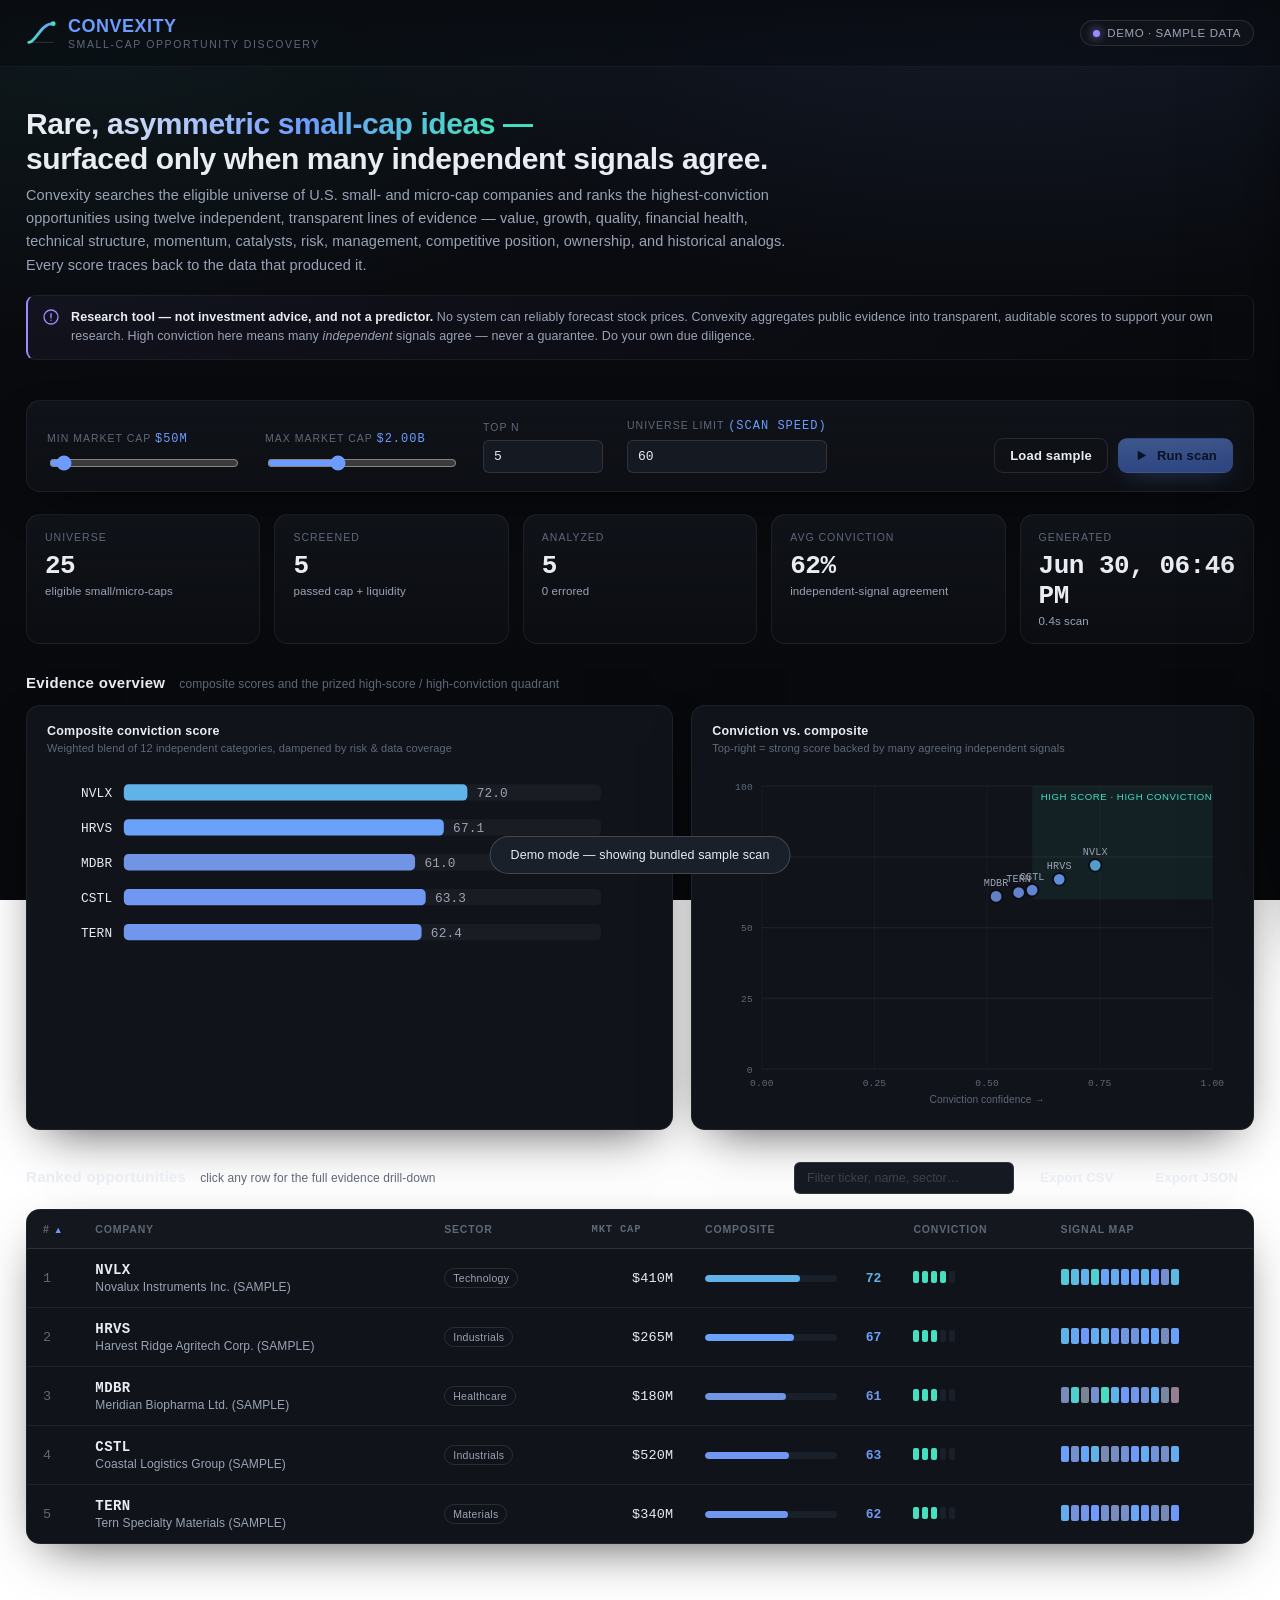
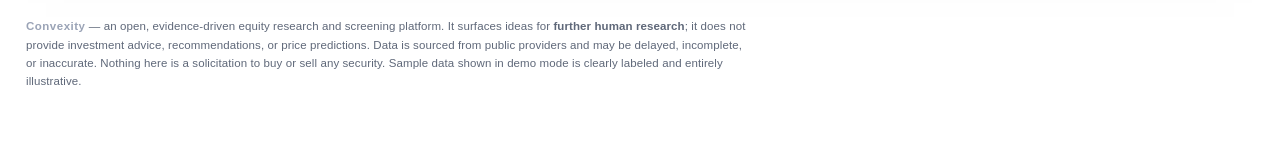
==== frontend/index.html @ 49a3543a "feat: zero-build analyst dashboard (dark, responsive, evidence drill-down) A self-contained static d" ====
<!DOCTYPE html>
<html lang="en">
<head>
  <meta charset="utf-8" />
  <meta name="viewport" content="width=device-width, initial-scale=1" />
  <title>Convexity — Small-Cap Opportunity Discovery</title>
  <meta name="description" content="Convexity — an evidence-driven research and screening platform for U.S. small- and micro-cap equities. A transparent research tool, not investment advice." />
  <link rel="stylesheet" href="styles.css" />
  <link rel="icon" href="data:image/svg+xml,%3Csvg xmlns='http://www.w3.org/2000/svg' viewBox='0 0 32 32'%3E%3Cpath d='M3 25 C10 25 14 7 29 7' stroke='%236e9bff' stroke-width='3' fill='none' stroke-linecap='round'/%3E%3C/svg%3E" />
</head>
<body>
  <header class="topbar">
    <div class="wrap">
      <div class="brand">
        <svg class="mark" viewBox="0 0 32 32" fill="none" aria-hidden="true">
          <defs><linearGradient id="mg" x1="0" y1="1" x2="1" y2="0">
            <stop offset="0" stop-color="#46e0c0"/><stop offset="1" stop-color="#6e9bff"/></linearGradient></defs>
          <path d="M3 26 C11 26 15 6 29 6" stroke="url(#mg)" stroke-width="3" stroke-linecap="round"/>
          <circle cx="29" cy="6" r="2.6" fill="#46e0c0"/>
          <path d="M3 26 L29 26" stroke="rgba(255,255,255,0.12)" stroke-width="1.4" stroke-linecap="round"/>
        </svg>
        <div>
          <div class="name"><b>CONVEXITY</b></div>
          <div class="tag">Small-Cap Opportunity Discovery</div>
        </div>
      </div>
      <div class="spacer"></div>
      <div class="mode-pill demo" id="modePill"><span class="dot"></span> Demo · sample data</div>
    </div>
  </header>

  <main class="wrap">
    <section class="hero">
      <h1><span class="grad">Rare, asymmetric small-cap ideas —</span><br/>surfaced only when many independent signals agree.</h1>
      <p>Convexity searches the eligible universe of U.S. small- and micro-cap companies and ranks the highest-conviction opportunities using twelve independent, transparent lines of evidence — value, growth, quality, financial health, technical structure, momentum, catalysts, risk, management, competitive position, ownership, and historical analogs. Every score traces back to the data that produced it.</p>

      <div class="disclaimer">
        <svg class="ico" width="16" height="16" viewBox="0 0 16 16" fill="none"><circle cx="8" cy="8" r="7" stroke="currentColor" stroke-width="1.3"/><path d="M8 4.6v4.2M8 11.2h.01" stroke="currentColor" stroke-width="1.4" stroke-linecap="round"/></svg>
        <div><b>Research tool — not investment advice, and not a predictor.</b> No system can reliably forecast stock prices. Convexity aggregates public evidence into transparent, auditable scores to support your own research. High conviction here means many <em>independent</em> signals agree — never a guarantee. Do your own due diligence.</div>
      </div>
    </section>

    <section class="controls">
      <div class="row">
        <div class="field">
          <label>Min market cap <span class="val" id="minCapVal"></span></label>
          <input type="range" id="minCap" min="10000000" max="1000000000" step="10000000" value="50000000" data-out="minCapVal" data-fmt="cap" />
        </div>
        <div class="field">
          <label>Max market cap <span class="val" id="maxCapVal"></span></label>
          <input type="range" id="maxCap" min="300000000" max="5000000000" step="50000000" value="2000000000" data-out="maxCapVal" data-fmt="cap" />
        </div>
        <div class="field">
          <label>Top N</label>
          <input type="number" id="topN" min="3" max="25" value="5" />
        </div>
        <div class="field">
          <label>Universe limit <span class="val">(scan speed)</span></label>
          <input type="number" id="uniLimit" min="10" max="2000" value="60" />
        </div>
        <div class="actions">
          <button class="btn ghost" id="loadSampleBtn">Load sample</button>
          <button class="btn primary" id="runBtn">
            <svg class="ico" viewBox="0 0 16 16" fill="none"><path d="M4 3l9 5-9 5V3z" fill="currentColor"/></svg>
            Run scan
          </button>
        </div>
      </div>
      <div class="progress-wrap" id="progressWrap">
        <div class="progress-head"><span class="stage" id="progressStage">preparing…</span><span id="progressPct">0%</span></div>
        <div class="progress-track"><div class="progress-bar" id="progressBar"></div></div>
      </div>
    </section>

    <section class="kpis" id="kpis"></section>

    <section class="section">
      <div class="section-head"><h2>Evidence overview</h2><span class="sub">composite scores and the prized high-score / high-conviction quadrant</span></div>
      <div class="chart-grid">
        <div class="chart-card">
          <h3>Composite conviction score</h3>
          <div class="csub">Weighted blend of 12 independent categories, dampened by risk &amp; data coverage</div>
          <div id="barChart"></div>
        </div>
        <div class="chart-card">
          <h3>Conviction vs. composite</h3>
          <div class="csub">Top-right = strong score backed by many agreeing independent signals</div>
          <div id="scatterChart"></div>
        </div>
      </div>
    </section>

    <section class="section">
      <div class="section-head">
        <h2>Ranked opportunities</h2><span class="sub">click any row for the full evidence drill-down</span>
        <div class="tools">
          <input class="filter-input" id="filterInput" placeholder="Filter ticker, name, sector…" />
          <button class="btn ghost" id="exportCsv">Export CSV</button>
          <button class="btn ghost" id="exportJson">Export JSON</button>
        </div>
      </div>
      <div class="table-card" id="tableCard">
        <div class="empty"><div class="spinner"></div><div class="big">Loading scan…</div></div>
      </div>
    </section>
  </main>

  <div class="overlay" id="overlay"></div>
  <aside class="drawer" id="drawer" aria-label="Company detail"></aside>

  <footer class="site">
    <div class="wrap">
      <div class="fnote">
        <span class="fbrand">Convexity</span> — an open, evidence-driven equity research and screening platform.
        It surfaces ideas for <b>further human research</b>; it does not provide investment advice, recommendations, or price predictions.
        Data is sourced from public providers and may be delayed, incomplete, or inaccurate. Nothing here is a solicitation to buy or sell any security.
        Sample data shown in demo mode is clearly labeled and entirely illustrative.
      </div>
    </div>
  </footer>

  <script type="module" src="app.js"></script>
</body>
</html>
---- frontend/styles.css ----
/* ============================================================================
   Convexity — dashboard design system
   Cool-luxury monochrome. Near-black surfaces, hairline borders, a single
   restrained cool-blue accent, teal for bullish evidence, cool red for bearish.
   Zero external assets: system fonts only, all charts hand-built in SVG.
   ========================================================================== */

:root {
  /* Surfaces (cool near-black, layered) */
  --bg:          #08090c;
  --bg-grad-1:   #0b0e14;
  --bg-grad-2:   #090a0e;
  --panel:       #101319;
  --panel-2:     #151a22;
  --panel-3:     #1a2029;
  --hairline:    rgba(255,255,255,0.06);
  --hairline-2:  rgba(255,255,255,0.11);
  --hairline-3:  rgba(255,255,255,0.18);

  /* Text */
  --text:        #e9ecf3;
  --text-dim:    #9aa3b6;
  --text-faint:  #5f6879;
  --text-ghost:  #3b414d;

  /* Accents — cool only, no gold/warm */
  --accent:      #6e9bff;   /* primary cool blue */
  --accent-soft: rgba(110,155,255,0.14);
  --accent-line: rgba(110,155,255,0.40);
  --teal:        #46e0c0;   /* bullish */
  --teal-soft:   rgba(70,224,192,0.13);
  --pos:         #3ed9a4;
  --neg:         #ff6b7a;   /* bearish (cool-leaning red) */
  --neg-soft:    rgba(255,107,122,0.13);
  --violet:      #9a8cff;   /* neutral / watch */

  /* Score ramp (cool: red -> slate -> blue -> teal) */
  --score-0:  #ff6b7a;
  --score-35: #c07686;
  --score-50: #7b8497;
  --score-65: #6e9bff;
  --score-85: #46e0c0;

  --radius:   14px;
  --radius-s: 9px;
  --radius-xs: 6px;
  --shadow:   0 18px 50px -20px rgba(0,0,0,0.75);
  --shadow-lg: 0 40px 90px -30px rgba(0,0,0,0.85);

  --font: -apple-system, BlinkMacSystemFont, "SF Pro Text", "Segoe UI", Roboto,
          Helvetica, Arial, sans-serif;
  --mono: ui-monospace, "SF Mono", "JetBrains Mono", "Menlo", "Consolas", monospace;

  --maxw: 1360px;
}

* { box-sizing: border-box; }
html, body { margin: 0; padding: 0; }

body {
  font-family: var(--font);
  color: var(--text);
  background:
    radial-gradient(1200px 620px at 78% -8%, rgba(110,155,255,0.10), transparent 60%),
    radial-gradient(1000px 560px at 8% 4%, rgba(70,224,192,0.055), transparent 55%),
    linear-gradient(180deg, var(--bg-grad-1), var(--bg-grad-2) 40%, var(--bg));
  background-attachment: fixed;
  min-height: 100vh;
  -webkit-font-smoothing: antialiased;
  text-rendering: optimizeLegibility;
  letter-spacing: 0.1px;
}

::selection { background: var(--accent-soft); }

/* Scrollbars */
::-webkit-scrollbar { width: 11px; height: 11px; }
::-webkit-scrollbar-track { background: transparent; }
::-webkit-scrollbar-thumb {
  background: #232a35; border-radius: 20px; border: 3px solid transparent;
  background-clip: content-box;
}
::-webkit-scrollbar-thumb:hover { background: #313a48; background-clip: content-box; }

.wrap { max-width: var(--maxw); margin: 0 auto; padding: 0 26px; }

/* ------------------------------------------------------------------ header */
header.topbar {
  position: sticky; top: 0; z-index: 40;
  backdrop-filter: blur(18px) saturate(140%);
  -webkit-backdrop-filter: blur(18px) saturate(140%);
  background: linear-gradient(180deg, rgba(9,11,15,0.86), rgba(9,11,15,0.55));
  border-bottom: 1px solid var(--hairline);
}
.topbar .wrap {
  display: flex; align-items: center; gap: 20px;
  height: 66px;
}
.brand { display: flex; align-items: center; gap: 12px; cursor: default; }
.brand .mark { width: 30px; height: 30px; flex: none; }
.brand .name {
  font-weight: 680; font-size: 18px; letter-spacing: 0.5px;
}
.brand .name b { color: var(--accent); font-weight: 680; }
.brand .tag {
  font-size: 10.5px; color: var(--text-faint); letter-spacing: 1.6px;
  text-transform: uppercase; margin-top: 1px;
}
.topbar .spacer { flex: 1; }
.mode-pill {
  display: inline-flex; align-items: center; gap: 7px;
  font-size: 11.5px; letter-spacing: 0.6px; color: var(--text-dim);
  padding: 6px 12px; border: 1px solid var(--hairline-2);
  border-radius: 100px; background: var(--panel);
  text-transform: uppercase;
}
.mode-pill .dot { width: 7px; height: 7px; border-radius: 50%; background: var(--text-faint); }
.mode-pill.live .dot { background: var(--pos); box-shadow: 0 0 10px var(--pos); }
.mode-pill.demo .dot { background: var(--violet); box-shadow: 0 0 10px var(--violet); }

/* ------------------------------------------------------------------ buttons */
.btn {
  font-family: var(--font); font-size: 13px; font-weight: 560;
  color: var(--text); background: var(--panel-2);
  border: 1px solid var(--hairline-2); border-radius: var(--radius-s);
  padding: 9px 15px; cursor: pointer; letter-spacing: 0.2px;
  transition: border-color .16s, background .16s, transform .06s;
  display: inline-flex; align-items: center; gap: 8px; white-space: nowrap;
}
.btn:hover { border-color: var(--hairline-3); background: var(--panel-3); }
.btn:active { transform: translateY(1px); }
.btn.primary {
  background: linear-gradient(180deg, #6e9bff, #4f7ef0);
  border-color: transparent; color: #06122e; font-weight: 660;
  box-shadow: 0 8px 24px -10px rgba(110,155,255,0.7);
}
.btn.primary:hover { filter: brightness(1.06); background: linear-gradient(180deg, #7ea6ff, #5a86f2); }
.btn.ghost { background: transparent; }
.btn:disabled { opacity: 0.5; cursor: not-allowed; }
.btn .ico { width: 15px; height: 15px; }

/* ------------------------------------------------------------------ hero/intro */
.hero { padding: 40px 0 12px; }
.hero h1 {
  font-size: 30px; font-weight: 700; margin: 0 0 8px; letter-spacing: -0.4px;
  line-height: 1.15;
}
.hero h1 .grad {
  background: linear-gradient(92deg, #e9ecf3 10%, #6e9bff 55%, #46e0c0 92%);
  -webkit-background-clip: text; background-clip: text; -webkit-text-fill-color: transparent;
}
.hero p { color: var(--text-dim); font-size: 14.5px; max-width: 780px; line-height: 1.6; margin: 0; }

/* disclaimer banner */
.disclaimer {
  margin: 18px 0 6px; display: flex; gap: 12px; align-items: flex-start;
  padding: 12px 15px; border: 1px solid var(--hairline);
  border-left: 2px solid var(--violet);
  background: linear-gradient(90deg, rgba(154,140,255,0.06), transparent);
  border-radius: var(--radius-s); font-size: 12.5px; color: var(--text-dim); line-height: 1.55;
}
.disclaimer b { color: var(--text); font-weight: 600; }
.disclaimer .ico { color: var(--violet); flex: none; margin-top: 1px; }

/* ------------------------------------------------------------------ controls */
.controls {
  margin: 22px 0; padding: 18px 20px; border: 1px solid var(--hairline);
  border-radius: var(--radius); background: linear-gradient(180deg, var(--panel), rgba(16,19,25,0.6));
  box-shadow: var(--shadow);
}
.controls .row { display: flex; flex-wrap: wrap; gap: 18px 24px; align-items: flex-end; }
.field { display: flex; flex-direction: column; gap: 7px; }
.field label {
  font-size: 10.5px; letter-spacing: 1px; text-transform: uppercase; color: var(--text-faint);
}
.field .val { font-family: var(--mono); font-size: 12px; color: var(--accent); }
.field input[type="range"] { width: 190px; accent-color: var(--accent); }
.field input[type="number"], .field select {
  font-family: var(--mono); font-size: 13px; color: var(--text);
  background: var(--panel-2); border: 1px solid var(--hairline-2);
  border-radius: var(--radius-xs); padding: 8px 10px; min-width: 120px;
}
.field select { font-family: var(--font); }
.controls .actions { display: flex; gap: 10px; margin-left: auto; }

/* progress */
.progress-wrap { margin-top: 16px; display: none; }
.progress-wrap.active { display: block; }
.progress-head { display: flex; justify-content: space-between; font-size: 12px; color: var(--text-dim); margin-bottom: 8px; }
.progress-head .stage { color: var(--text); font-weight: 560; }
.progress-track { height: 6px; background: var(--panel-3); border-radius: 100px; overflow: hidden; }
.progress-bar {
  height: 100%; width: 0%; border-radius: 100px;
  background: linear-gradient(90deg, var(--accent), var(--teal));
  transition: width .4s ease; box-shadow: 0 0 14px rgba(110,155,255,0.5);
}

/* ------------------------------------------------------------------ KPI strip */
.kpis { display: grid; grid-template-columns: repeat(5, 1fr); gap: 14px; margin: 22px 0; }
.kpi {
  padding: 16px 18px; border: 1px solid var(--hairline); border-radius: var(--radius);
  background: linear-gradient(180deg, var(--panel), rgba(16,19,25,0.4));
}
.kpi .k-label { font-size: 10.5px; letter-spacing: 1px; text-transform: uppercase; color: var(--text-faint); }
.kpi .k-val { font-family: var(--mono); font-size: 26px; font-weight: 600; margin-top: 8px; letter-spacing: -0.5px; }
.kpi .k-sub { font-size: 11.5px; color: var(--text-dim); margin-top: 4px; }

/* ------------------------------------------------------------------ section */
.section { margin: 30px 0; }
.section-head { display: flex; align-items: baseline; gap: 14px; margin-bottom: 14px; }
.section-head h2 { font-size: 15px; font-weight: 620; letter-spacing: 0.3px; margin: 0; }
.section-head .sub { font-size: 12px; color: var(--text-faint); }
.section-head .tools { margin-left: auto; display: flex; gap: 10px; align-items: center; }
.filter-input {
  font-family: var(--font); font-size: 12.5px; color: var(--text);
  background: var(--panel-2); border: 1px solid var(--hairline-2);
  border-radius: var(--radius-xs); padding: 8px 12px; width: 220px;
}
.filter-input::placeholder { color: var(--text-ghost); }

/* ------------------------------------------------------------------ table */
.table-card { border: 1px solid var(--hairline); border-radius: var(--radius); overflow: hidden; background: var(--panel); box-shadow: var(--shadow); }
table.rank { width: 100%; border-collapse: collapse; }
table.rank thead th {
  text-align: left; font-size: 10.5px; letter-spacing: 0.8px; text-transform: uppercase;
  color: var(--text-faint); font-weight: 600; padding: 13px 16px;
  border-bottom: 1px solid var(--hairline-2); cursor: pointer; user-select: none; white-space: nowrap;
  background: rgba(255,255,255,0.015);
}
table.rank thead th.sortable:hover { color: var(--text-dim); }
table.rank thead th .arrow { color: var(--accent); margin-left: 4px; font-size: 9px; }
table.rank tbody td { padding: 13px 16px; border-bottom: 1px solid var(--hairline); font-size: 13.5px; vertical-align: middle; }
table.rank tbody tr { cursor: pointer; transition: background .12s; }
table.rank tbody tr:hover { background: rgba(110,155,255,0.045); }
table.rank tbody tr:last-child td { border-bottom: none; }
.rank-num { font-family: var(--mono); font-size: 13px; color: var(--text-faint); width: 34px; }
.tkr { font-family: var(--mono); font-weight: 640; font-size: 14px; letter-spacing: 0.4px; }
.co-name { color: var(--text-dim); font-size: 12px; margin-top: 2px; max-width: 260px; overflow: hidden; text-overflow: ellipsis; white-space: nowrap; }
.chip {
  display: inline-block; font-size: 10.5px; padding: 3px 8px; border-radius: 100px;
  border: 1px solid var(--hairline-2); color: var(--text-dim); letter-spacing: 0.3px; white-space: nowrap;
}
.mono { font-family: var(--mono); }
.num { font-family: var(--mono); text-align: right; }

/* composite score bar in table */
.score-cell { min-width: 150px; }
.score-bar-row { display: flex; align-items: center; gap: 10px; }
.score-bar { flex: 1; height: 7px; background: var(--panel-3); border-radius: 100px; overflow: hidden; min-width: 70px; }
.score-bar > span { display: block; height: 100%; border-radius: 100px; }
.score-val { font-family: var(--mono); font-size: 13px; font-weight: 600; width: 34px; text-align: right; }

/* conviction dots */
.conv { display: inline-flex; gap: 3px; align-items: center; }
.conv i { width: 6px; height: 12px; border-radius: 2px; background: var(--panel-3); display: inline-block; }
.conv i.on { background: var(--teal); }

/* subscore heat strip */
.heatstrip { display: inline-flex; gap: 2px; }
.heatstrip i { width: 8px; height: 16px; border-radius: 2px; display: inline-block; }

/* ------------------------------------------------------------------ slide-over detail */
.overlay {
  position: fixed; inset: 0; z-index: 60; background: rgba(4,5,7,0.62);
  backdrop-filter: blur(3px); opacity: 0; pointer-events: none; transition: opacity .22s;
}
.overlay.open { opacity: 1; pointer-events: auto; }
.drawer {
  position: fixed; top: 0; right: 0; height: 100%; width: min(760px, 96vw); z-index: 61;
  background: linear-gradient(180deg, #0d1017, #0a0c11);
  border-left: 1px solid var(--hairline-2); box-shadow: var(--shadow-lg);
  transform: translateX(100%); transition: transform .3s cubic-bezier(.4,.0,.1,1);
  overflow-y: auto;
}
.drawer.open { transform: translateX(0); }
.drawer .d-head {
  position: sticky; top: 0; z-index: 2; padding: 20px 26px 16px;
  background: linear-gradient(180deg, rgba(13,16,23,0.96), rgba(13,16,23,0.75));
  backdrop-filter: blur(10px); border-bottom: 1px solid var(--hairline);
}
.d-head .top { display: flex; align-items: flex-start; gap: 14px; }
.d-head .rankbadge {
  font-family: var(--mono); font-size: 12px; color: var(--accent);
  border: 1px solid var(--accent-line); border-radius: 8px; padding: 4px 9px; background: var(--accent-soft);
}
.d-head h3 { margin: 0; font-size: 21px; font-weight: 680; letter-spacing: 0.3px; }
.d-head .sub { color: var(--text-dim); font-size: 12.5px; margin-top: 3px; }
.d-head .close { margin-left: auto; }
.d-head .metrics { display: flex; gap: 22px; margin-top: 16px; flex-wrap: wrap; }
.d-metric .m-label { font-size: 10px; letter-spacing: 1px; text-transform: uppercase; color: var(--text-faint); }
.d-metric .m-val { font-family: var(--mono); font-size: 19px; font-weight: 600; margin-top: 4px; }

.drawer .d-body { padding: 22px 26px 60px; }
.d-block { margin-bottom: 26px; }
.d-block > h4 {
  font-size: 11px; letter-spacing: 1.2px; text-transform: uppercase; color: var(--text-faint);
  margin: 0 0 12px; display: flex; align-items: center; gap: 8px;
}
.d-block > h4::before { content: ""; width: 3px; height: 12px; border-radius: 2px; background: var(--accent); display: inline-block; }
.thesis { font-size: 14.5px; line-height: 1.65; color: var(--text); }

.two-col { display: grid; grid-template-columns: 1fr 1fr; gap: 18px; }
.case-list { list-style: none; margin: 0; padding: 0; }
.case-list li { position: relative; padding: 7px 0 7px 20px; font-size: 13px; line-height: 1.5; color: var(--text-dim); border-bottom: 1px solid var(--hairline); }
.case-list li:last-child { border-bottom: none; }
.case-list.bull li::before { content: "▲"; position: absolute; left: 0; color: var(--pos); font-size: 8px; top: 11px; }
.case-list.bear li::before { content: "▼"; position: absolute; left: 0; color: var(--neg); font-size: 8px; top: 11px; }
.case-list.cat  li::before { content: "◆"; position: absolute; left: 0; color: var(--accent); font-size: 8px; top: 11px; }
.case-list.risk li::before { content: "!"; position: absolute; left: 2px; color: var(--violet); font-weight: 700; top: 7px; }

.summ-grid { display: grid; gap: 12px; }
.summ { padding: 13px 15px; border: 1px solid var(--hairline); border-radius: var(--radius-s); background: var(--panel); }
.summ .s-lab { font-size: 10px; letter-spacing: 1px; text-transform: uppercase; color: var(--text-faint); margin-bottom: 6px; }
.summ .s-txt { font-size: 13px; line-height: 1.55; color: var(--text-dim); }

.confidence-box {
  padding: 15px 17px; border: 1px solid var(--accent-line); border-radius: var(--radius-s);
  background: var(--accent-soft); font-size: 13px; line-height: 1.6; color: var(--text);
}

/* subscore accordion */
.subscore { border: 1px solid var(--hairline); border-radius: var(--radius-s); margin-bottom: 8px; overflow: hidden; background: var(--panel); }
.subscore .ss-head { display: flex; align-items: center; gap: 12px; padding: 11px 14px; cursor: pointer; }
.subscore .ss-head:hover { background: rgba(255,255,255,0.02); }
.ss-cat { font-size: 12px; font-weight: 560; width: 130px; letter-spacing: 0.3px; }
.ss-bar { flex: 1; height: 6px; background: var(--panel-3); border-radius: 100px; overflow: hidden; min-width: 60px; }
.ss-bar > span { display: block; height: 100%; border-radius: 100px; }
.ss-score { font-family: var(--mono); font-size: 13px; font-weight: 600; width: 30px; text-align: right; }
.ss-meta { font-family: var(--mono); font-size: 10.5px; color: var(--text-faint); width: 92px; text-align: right; }
.ss-caret { color: var(--text-faint); transition: transform .18s; width: 14px; }
.subscore.open .ss-caret { transform: rotate(90deg); }
.ss-body { display: none; padding: 0 14px 14px; }
.subscore.open .ss-body { display: block; }
.ss-rationale { font-size: 12.5px; line-height: 1.55; color: var(--text-dim); padding: 8px 0 12px; border-top: 1px solid var(--hairline); }
.ev-row { display: flex; align-items: center; gap: 10px; padding: 6px 0; font-size: 12px; border-top: 1px solid var(--hairline); }
.ev-dir { width: 6px; height: 6px; border-radius: 50%; flex: none; }
.ev-dir.bullish { background: var(--pos); } .ev-dir.bearish { background: var(--neg); } .ev-dir.neutral { background: var(--text-faint); }
.ev-label { color: var(--text-dim); flex: 1; }
.ev-val { font-family: var(--mono); color: var(--text); font-weight: 560; }
.ev-src { font-size: 10px; color: var(--text-ghost); }
.flag-tag { display: inline-block; font-family: var(--mono); font-size: 10px; padding: 2px 7px; border-radius: 5px; background: var(--panel-3); color: var(--text-dim); margin: 2px 4px 2px 0; }

/* monitoring checklist */
.checklist { list-style: none; margin: 0; padding: 0; }
.checklist li { display: flex; gap: 11px; align-items: flex-start; padding: 9px 0; font-size: 13px; color: var(--text-dim); line-height: 1.5; border-bottom: 1px solid var(--hairline); }
.checklist li:last-child { border-bottom: none; }
.checklist .box { width: 15px; height: 15px; border: 1.5px solid var(--hairline-3); border-radius: 4px; flex: none; margin-top: 1px; }

/* radar */
.radar-wrap { display: flex; justify-content: center; padding: 6px 0 4px; }

/* ------------------------------------------------------------------ charts row */
.chart-grid { display: grid; grid-template-columns: 1.15fr 1fr; gap: 18px; }
.chart-card { border: 1px solid var(--hairline); border-radius: var(--radius); background: var(--panel); padding: 18px 20px; box-shadow: var(--shadow); }
.chart-card h3 { font-size: 12.5px; font-weight: 600; margin: 0 0 4px; letter-spacing: 0.2px; }
.chart-card .csub { font-size: 11px; color: var(--text-faint); margin-bottom: 14px; }

/* legend */
.legend { display: flex; gap: 16px; flex-wrap: wrap; margin-top: 12px; font-size: 11px; color: var(--text-dim); }
.legend span { display: inline-flex; align-items: center; gap: 6px; }
.legend i { width: 9px; height: 9px; border-radius: 2px; }

/* empty / loading */
.empty { text-align: center; padding: 70px 20px; color: var(--text-faint); }
.empty .big { font-size: 15px; color: var(--text-dim); margin-bottom: 6px; }
.spinner { width: 34px; height: 34px; border: 3px solid var(--hairline-2); border-top-color: var(--accent); border-radius: 50%; animation: spin 0.8s linear infinite; margin: 0 auto 18px; }
@keyframes spin { to { transform: rotate(360deg); } }

/* footer */
footer.site { border-top: 1px solid var(--hairline); margin-top: 46px; padding: 26px 0 60px; }
footer.site .wrap { display: flex; gap: 20px; flex-wrap: wrap; align-items: center; }
footer.site .fnote { font-size: 11.5px; color: var(--text-faint); line-height: 1.6; max-width: 720px; }
footer.site .fbrand { font-weight: 640; letter-spacing: 0.5px; color: var(--text-dim); }
footer.site a { color: var(--accent); text-decoration: none; }

/* toast */
.toast {
  position: fixed; bottom: 26px; left: 50%; transform: translateX(-50%) translateY(20px);
  background: var(--panel-3); border: 1px solid var(--hairline-3); border-radius: 100px;
  padding: 11px 20px; font-size: 12.5px; color: var(--text); z-index: 80;
  opacity: 0; pointer-events: none; transition: opacity .2s, transform .2s; box-shadow: var(--shadow);
}
.toast.show { opacity: 1; transform: translateX(-50%) translateY(0); }

@media (max-width: 1080px) {
  .kpis { grid-template-columns: repeat(2, 1fr); }
  .chart-grid { grid-template-columns: 1fr; }
  .two-col { grid-template-columns: 1fr; }
}
@media (max-width: 720px) {
  .wrap { padding: 0 16px; }
  .hero h1 { font-size: 23px; }
  .kpis { grid-template-columns: 1fr 1fr; }
  .controls .actions { margin-left: 0; width: 100%; }
  table.rank .hide-sm { display: none; }
  .brand .tag { display: none; }
}
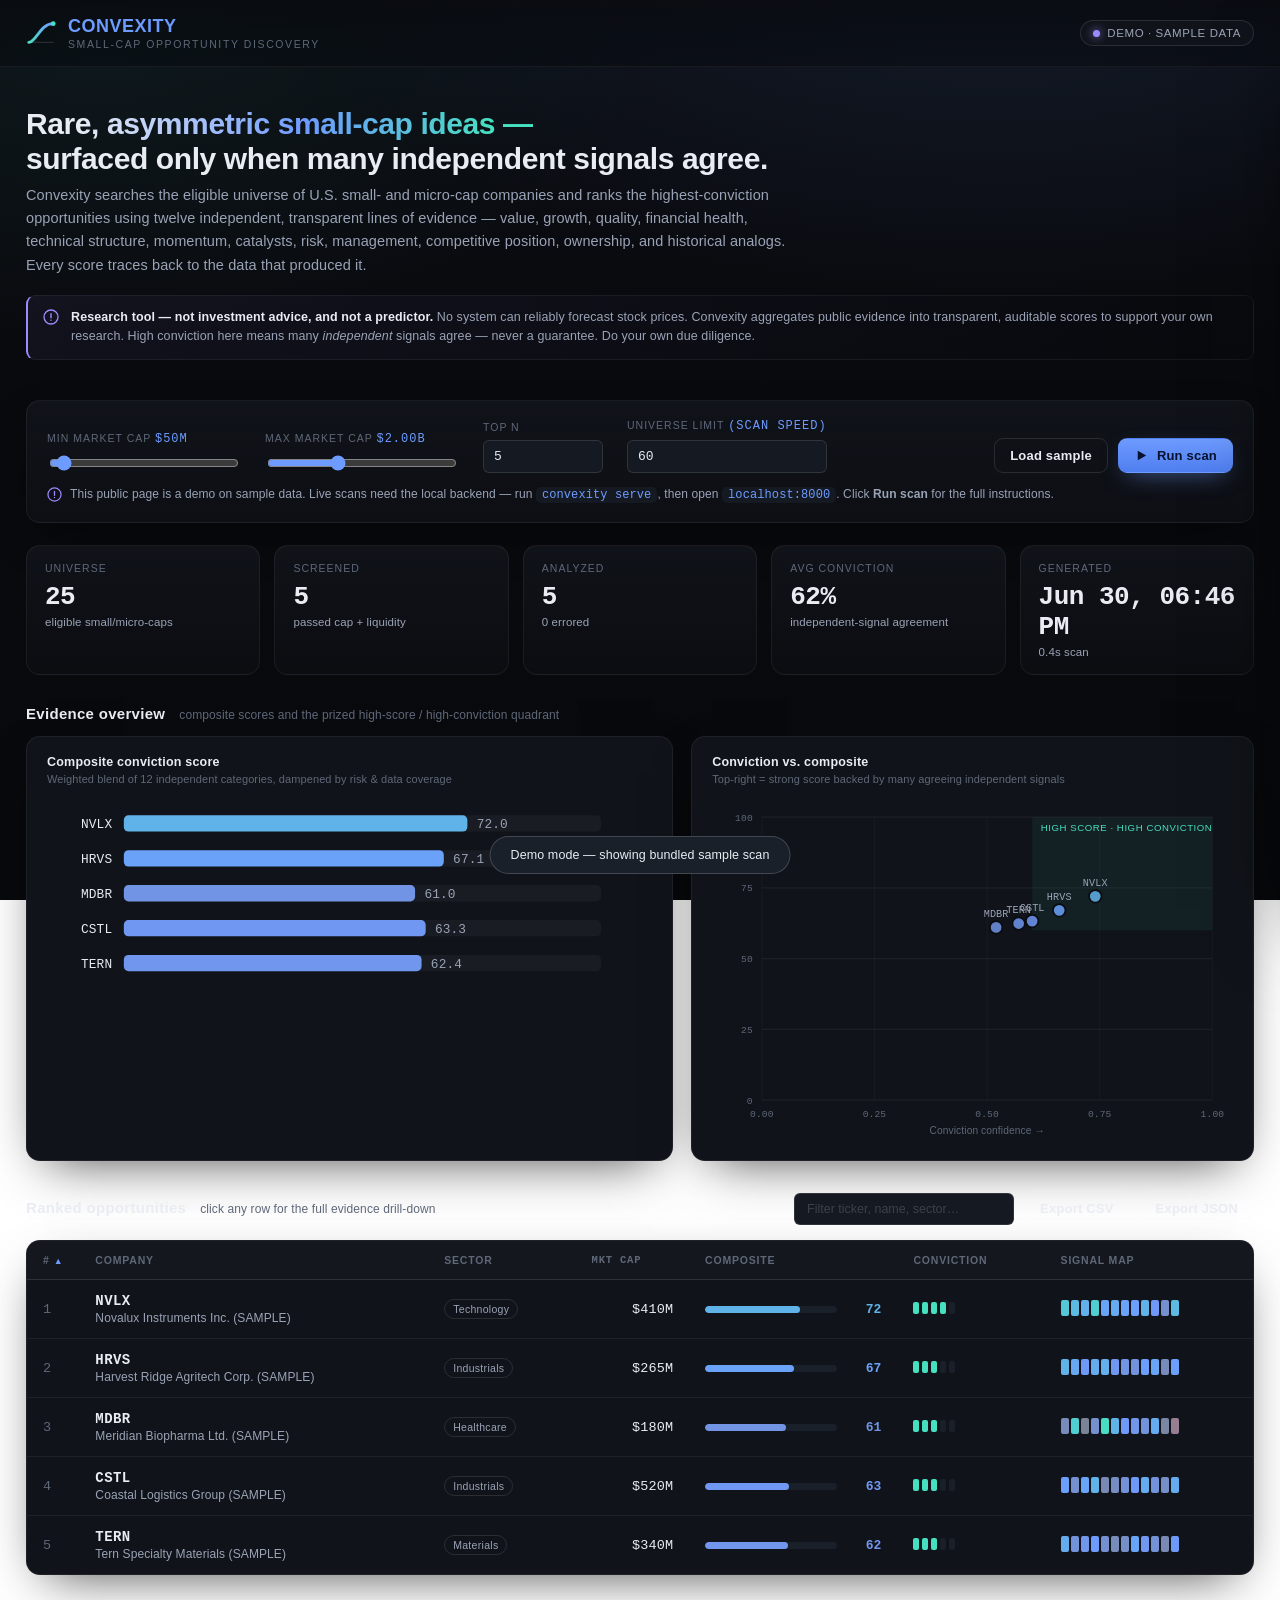
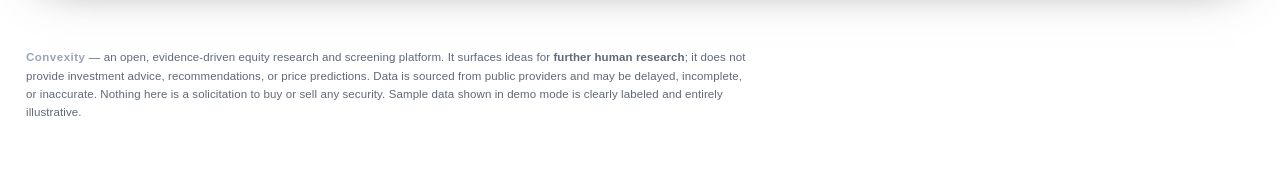
==== commit 03f463e4: "feat(ui): explain Run-scan in demo mode instead of a dead disabled button On the static GitHub Pages" ====
--- a/frontend/index.html
+++ b/frontend/index.html
@@ -66,6 +66,10 @@
           </button>
         </div>
       </div>
+      <div class="demo-note" id="demoNote">
+        <svg class="ico" width="15" height="15" viewBox="0 0 16 16" fill="none"><circle cx="8" cy="8" r="7" stroke="currentColor" stroke-width="1.3"/><path d="M8 4.6v4.2M8 11.2h.01" stroke="currentColor" stroke-width="1.4" stroke-linecap="round"/></svg>
+        <span>This public page is a demo on sample data. Live scans need the local backend — run <code>convexity serve</code>, then open <code>localhost:8000</code>. Click <b>Run scan</b> for the full instructions.</span>
+      </div>
       <div class="progress-wrap" id="progressWrap">
         <div class="progress-head"><span class="stage" id="progressStage">preparing…</span><span id="progressPct">0%</span></div>
         <div class="progress-track"><div class="progress-bar" id="progressBar"></div></div>
--- a/frontend/styles.css
+++ b/frontend/styles.css
@@ -382,6 +382,35 @@
 }
 .toast.show { opacity: 1; transform: translateX(-50%) translateY(0); }
 
+/* demo-mode hint next to the Run button */
+.demo-note {
+  display: none; align-items: center; gap: 8px; margin-top: 12px;
+  font-size: 12px; color: var(--text-dim); line-height: 1.5;
+}
+.demo-note .ico { color: var(--violet); flex: none; }
+.demo-note code { font-family: var(--mono); color: var(--accent); background: var(--panel-2); padding: 1px 6px; border-radius: 5px; }
+
+/* "needs the backend" modal */
+#backendModal { position: fixed; inset: 0; z-index: 90; display: flex; align-items: center; justify-content: center; }
+#backendModal .bm-backdrop { position: absolute; inset: 0; background: rgba(4,5,7,0.7); backdrop-filter: blur(4px); }
+#backendModal .bm-card {
+  position: relative; width: min(560px, 92vw); background: linear-gradient(180deg, #12161d, #0d1017);
+  border: 1px solid var(--hairline-2); border-radius: var(--radius); box-shadow: var(--shadow-lg);
+  padding: 26px 28px; animation: bmIn .18s ease;
+}
+@keyframes bmIn { from { opacity: 0; transform: translateY(10px) scale(0.98); } to { opacity: 1; transform: none; } }
+#backendModal .bm-title { font-size: 17px; font-weight: 640; margin-bottom: 12px; letter-spacing: 0.2px; }
+#backendModal .bm-body { font-size: 13.5px; color: var(--text-dim); line-height: 1.6; margin: 0 0 14px; }
+#backendModal .bm-body b { color: var(--text); }
+#backendModal code { font-family: var(--mono); color: var(--accent); background: var(--panel-2); padding: 1px 6px; border-radius: 5px; font-size: 12px; }
+#backendModal .bm-code {
+  font-family: var(--mono); font-size: 12px; line-height: 1.7; color: var(--text);
+  background: #0a0c11; border: 1px solid var(--hairline); border-radius: var(--radius-s);
+  padding: 14px 16px; margin: 0 0 16px; overflow-x: auto; white-space: pre;
+}
+#backendModal .bm-cmt { color: var(--text-faint); }
+#backendModal .bm-actions { display: flex; gap: 10px; justify-content: flex-end; }
+
 @media (max-width: 1080px) {
   .kpis { grid-template-columns: repeat(2, 1fr); }
   .chart-grid { grid-template-columns: 1fr; }
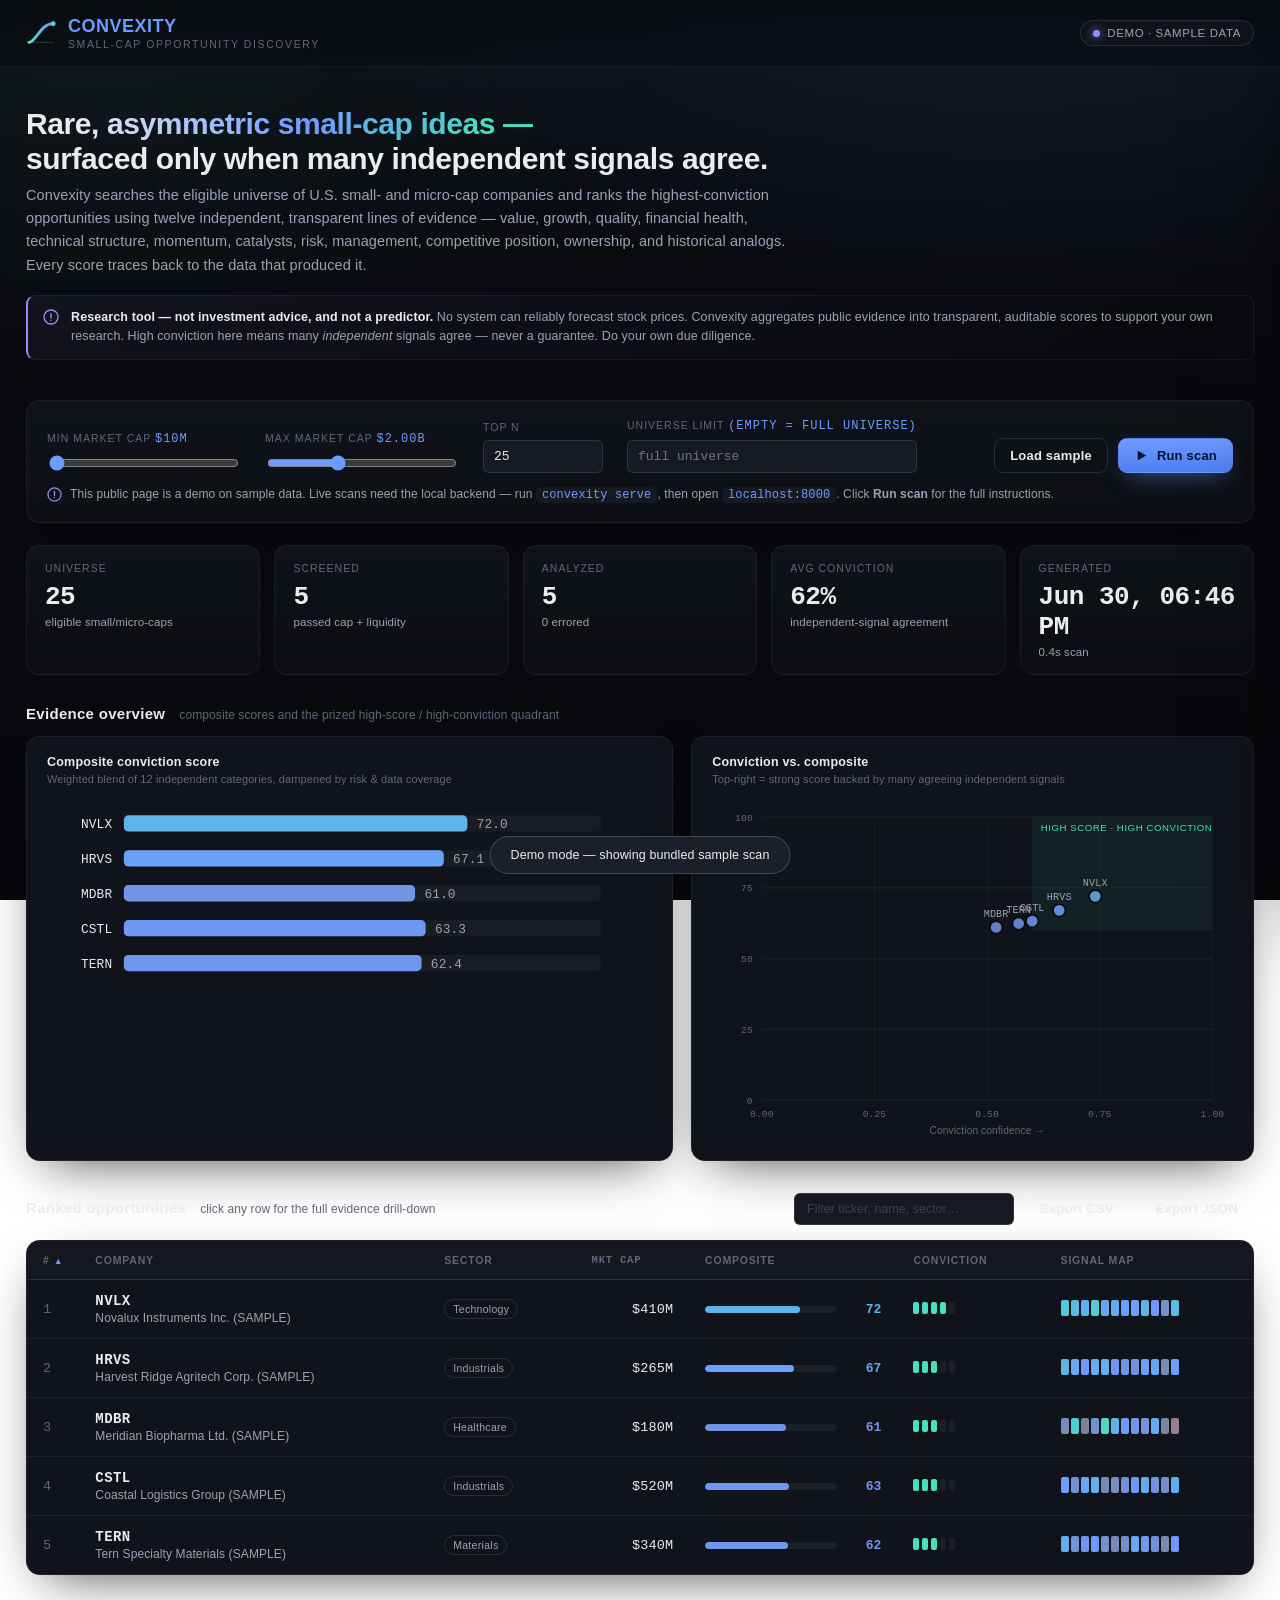
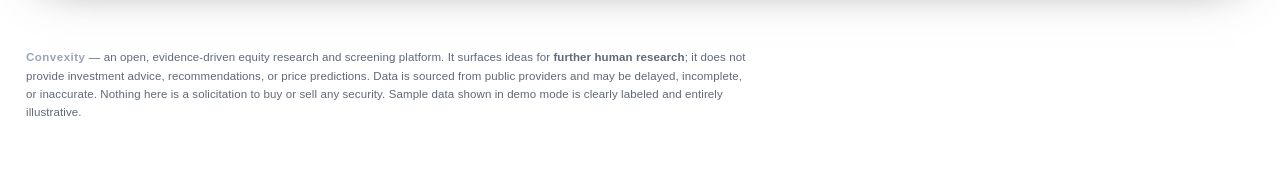
==== commit 0b68ed41: "feat(ui): maxed-out default scan settings The dashboard now opens at maximum coverage: min cap $10M " ====
--- a/frontend/index.html
+++ b/frontend/index.html
@@ -44,7 +44,7 @@
       <div class="row">
         <div class="field">
           <label>Min market cap <span class="val" id="minCapVal"></span></label>
-          <input type="range" id="minCap" min="10000000" max="1000000000" step="10000000" value="50000000" data-out="minCapVal" data-fmt="cap" />
+          <input type="range" id="minCap" min="10000000" max="1000000000" step="10000000" value="10000000" data-out="minCapVal" data-fmt="cap" />
         </div>
         <div class="field">
           <label>Max market cap <span class="val" id="maxCapVal"></span></label>
@@ -52,11 +52,11 @@
         </div>
         <div class="field">
           <label>Top N</label>
-          <input type="number" id="topN" min="3" max="25" value="5" />
+          <input type="number" id="topN" min="3" max="25" value="25" />
         </div>
         <div class="field">
-          <label>Universe limit <span class="val">(scan speed)</span></label>
-          <input type="number" id="uniLimit" min="10" max="2000" value="60" />
+          <label>Universe limit <span class="val">(empty = full universe)</span></label>
+          <input type="number" id="uniLimit" min="10" max="2000" placeholder="full universe" />
         </div>
         <div class="actions">
           <button class="btn ghost" id="loadSampleBtn">Load sample</button>
@@ -68,7 +68,7 @@
       </div>
       <div class="demo-note" id="demoNote">
         <svg class="ico" width="15" height="15" viewBox="0 0 16 16" fill="none"><circle cx="8" cy="8" r="7" stroke="currentColor" stroke-width="1.3"/><path d="M8 4.6v4.2M8 11.2h.01" stroke="currentColor" stroke-width="1.4" stroke-linecap="round"/></svg>
-        <span>This public page is a demo on sample data. Live scans need the local backend — run <code>convexity serve</code>, then open <code>localhost:8000</code>. Click <b>Run scan</b> for the full instructions.</span>
+        <span id="demoNoteText">This public page is a demo on sample data. Live scans need the local backend — run <code>convexity serve</code>, then open <code>localhost:8000</code>. Click <b>Run scan</b> for the full instructions.</span>
       </div>
       <div class="progress-wrap" id="progressWrap">
         <div class="progress-head"><span class="stage" id="progressStage">preparing…</span><span id="progressPct">0%</span></div>
